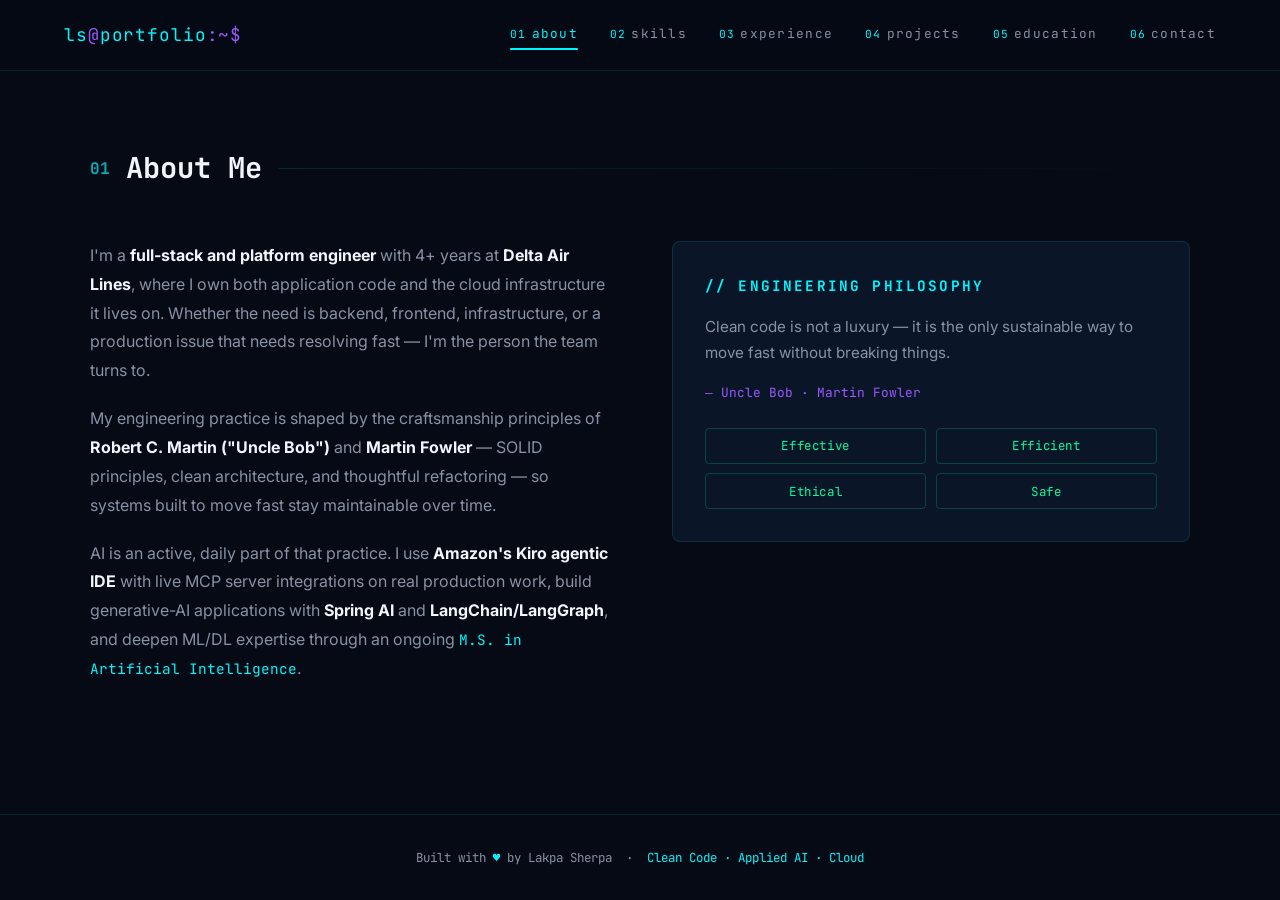
==== about.html @ 10ca341e "seperated the file into multiple pages" ====
<!DOCTYPE html>
<html lang="en">
<head>
<meta charset="UTF-8"/>
<meta name="viewport" content="width=device-width, initial-scale=1.0"/>
<title>About — Lakpa Sherpa</title>
<meta name="description" content="About Lakpa Sherpa — full-stack & platform engineer at Delta Air Lines. Clean code, cloud, and applied AI."/>
<link rel="canonical" href="https://lsherpa-beta.github.io/about.html"/>
<meta property="og:title" content="About — Lakpa Sherpa"/>
<meta property="og:type" content="website"/>
<meta property="og:url" content="https://lsherpa-beta.github.io/about.html"/>
<link rel="preconnect" href="https://fonts.googleapis.com"/>
<link href="https://fonts.googleapis.com/css2?family=JetBrains+Mono:wght@300;400;600;700&family=Inter:wght@300;400;500;600&display=swap" rel="stylesheet"/>
<link rel="stylesheet" href="assets/css/style.css"/>
</head>
<body data-page="about">

<a class="skip-link" href="#main">Skip to content</a>

<nav>
  <a class="nav-logo" href="index.html">ls<span>@</span>portfolio<span>:~$</span></a>
  <button class="nav-toggle" aria-label="Toggle navigation" aria-expanded="false">
    <span></span><span></span><span></span>
  </button>
  <ul class="nav-links">
    <li><a href="about.html" data-num="01" data-page="about">about</a></li>
    <li><a href="skills.html" data-num="02" data-page="skills">skills</a></li>
    <li><a href="experience.html" data-num="03" data-page="experience">experience</a></li>
    <li><a href="projects.html" data-num="04" data-page="projects">projects</a></li>
    <li><a href="education.html" data-num="05" data-page="education">education</a></li>
    <li><a href="contact.html" data-num="06" data-page="contact">contact</a></li>
  </ul>
</nav>

<main id="main">
  <section class="page-section">
    <div class="container">
      <h1 class="section-heading" data-num="01">About Me</h1>
      <div class="about-grid">
        <div class="about-text reveal">
          <p>
            I'm a <strong>full-stack and platform engineer</strong> with 4+ years at
            <strong>Delta Air Lines</strong>, where I own both application code and the cloud infrastructure
            it lives on. Whether the need is backend, frontend, infrastructure, or a production issue
            that needs resolving fast — I'm the person the team turns to.
          </p>
          <p>
            My engineering practice is shaped by the craftsmanship principles of
            <strong>Robert C. Martin ("Uncle Bob")</strong> and <strong>Martin Fowler</strong> —
            SOLID principles, clean architecture, and thoughtful refactoring — so systems built to
            move fast stay maintainable over time.
          </p>
          <p>
            AI is an active, daily part of that practice. I use <strong>Amazon's Kiro agentic IDE</strong>
            with live MCP server integrations on real production work, build generative-AI applications
            with <strong>Spring AI</strong> and <strong>LangChain/LangGraph</strong>, and deepen ML/DL
            expertise through an ongoing <span class="highlight">M.S. in Artificial Intelligence</span>.
          </p>
        </div>
        <div class="reveal">
          <div class="philosophy-card">
            <h3>// Engineering Philosophy</h3>
            <p>Clean code is not a luxury — it is the only sustainable way to move fast without breaking things.</p>
            <div class="authors">― Uncle Bob · Martin Fowler</div>
            <div class="ai-principles">
              <div class="principle">Effective</div>
              <div class="principle">Efficient</div>
              <div class="principle">Ethical</div>
              <div class="principle">Safe</div>
            </div>
          </div>
        </div>
      </div>
    </div>
  </section>
</main>

<footer>
  <p>Built with <span>♥</span> by Lakpa Sherpa &nbsp;·&nbsp; <span>Clean Code · Applied AI · Cloud</span></p>
</footer>

<script src="assets/js/nav.js"></script>
<script src="assets/js/reveal.js"></script>
</body>
</html>
---- assets/css/style.css ----
/* ── RESET & BASE ── */
*,*::before,*::after{box-sizing:border-box;margin:0;padding:0}
:root{
  --black:#050A14;
  --navy:#0D1B2A;
  --navy2:#0F2137;
  --cyan:#00F5FF;
  --violet:#9B59FF;
  --green:#00FF9C;
  --text:#8892A4;
  --white:#F0F6FC;
  --card:#0A1628;
  --border:rgba(0,245,255,0.12);
  --glow-cyan:0 0 20px rgba(0,245,255,0.4);
  --glow-violet:0 0 20px rgba(155,89,255,0.4);
}
html{scroll-behavior:smooth}
body{
  background:var(--black);
  color:var(--text);
  font-family:'Inter',sans-serif;
  font-size:16px;
  line-height:1.7;
  overflow-x:hidden;
}

/* ── SKIP LINK ── */
.skip-link{
  position:absolute;left:-999px;top:auto;width:1px;height:1px;overflow:hidden;
}
.skip-link:focus{
  left:1rem;top:1rem;width:auto;height:auto;
  padding:.5rem 1rem;background:var(--cyan);color:var(--black);
  border-radius:4px;z-index:9999;
}

/* ── SCROLLBAR ── */
::-webkit-scrollbar{width:4px}
::-webkit-scrollbar-track{background:var(--black)}
::-webkit-scrollbar-thumb{background:var(--cyan);border-radius:2px}

/* ── CANVAS BG ── */
#particles{position:fixed;top:0;left:0;width:100%;height:100%;z-index:0;pointer-events:none}

/* ── NAV ── */
nav{
  position:fixed;top:0;left:0;right:0;z-index:100;
  display:flex;justify-content:space-between;align-items:center;
  padding:1.2rem 4rem;
  background:rgba(5,10,20,0.85);
  backdrop-filter:blur(12px);
  border-bottom:1px solid var(--border);
  transition:all .3s;
}
.nav-logo{
  font-family:'JetBrains Mono',monospace;
  font-size:1.1rem;color:var(--cyan);
  text-decoration:none;letter-spacing:.05em;
}
.nav-logo span{color:var(--violet)}
.nav-links{display:flex;gap:2rem;list-style:none}
.nav-links a{
  font-family:'JetBrains Mono',monospace;
  font-size:.8rem;color:var(--text);
  text-decoration:none;letter-spacing:.1em;
  transition:color .2s;position:relative;
}
.nav-links a::before{
  content:attr(data-num);color:var(--cyan);
  margin-right:.3rem;font-size:.7rem;
}
.nav-links a:hover,
.nav-links a.active{color:var(--cyan)}
.nav-links a.active::after{
  content:'';display:block;
  height:2px;background:var(--cyan);
  border-radius:1px;margin-top:2px;
}

/* ── HAMBURGER ── */
.nav-toggle{
  display:none;flex-direction:column;justify-content:center;
  gap:5px;background:none;border:none;cursor:pointer;
  padding:.4rem;z-index:200;
}
.nav-toggle span{
  display:block;width:22px;height:2px;
  background:var(--cyan);border-radius:2px;
  transition:all .3s;transform-origin:center;
}
.nav-toggle.open span:nth-child(1){transform:translateY(7px) rotate(45deg)}
.nav-toggle.open span:nth-child(2){opacity:0;transform:scaleX(0)}
.nav-toggle.open span:nth-child(3){transform:translateY(-7px) rotate(-45deg)}

/* ── SECTIONS ── */
section{position:relative;z-index:1;padding:7rem 4rem}
.page-section{padding-top:9rem}
.container{max-width:1100px;margin:0 auto}

/* ── HERO ── */
#hero{
  min-height:100vh;
  display:flex;align-items:center;
  padding-top:5rem;
}
.hero-inner{max-width:800px}
.hero-tag{
  font-family:'JetBrains Mono',monospace;
  font-size:.85rem;color:var(--cyan);
  letter-spacing:.2em;margin-bottom:1.5rem;
  opacity:0;animation:fadeUp .6s .2s forwards;
}
.hero-name{
  font-family:'JetBrains Mono',monospace;
  font-size:clamp(2.5rem,6vw,5rem);
  font-weight:700;color:var(--white);
  line-height:1.1;margin-bottom:1rem;
  opacity:0;animation:fadeUp .6s .4s forwards;
}
.hero-name .accent{color:var(--cyan)}
.hero-role{
  font-family:'JetBrains Mono',monospace;
  font-size:clamp(1rem,2.5vw,1.4rem);
  color:var(--violet);margin-bottom:2rem;
  min-height:2rem;
  opacity:0;animation:fadeUp .6s .6s forwards;
}
.cursor{
  display:inline-block;width:3px;height:1.2em;
  background:var(--cyan);vertical-align:middle;
  animation:blink 1s step-end infinite;
}
.hero-desc{
  font-size:1.05rem;color:var(--text);
  max-width:600px;margin-bottom:2.5rem;
  opacity:0;animation:fadeUp .6s .8s forwards;
  line-height:1.8;
}
.hero-desc strong{color:var(--white)}
.hero-cta{
  display:flex;gap:1rem;flex-wrap:wrap;
  opacity:0;animation:fadeUp .6s 1s forwards;
}

/* ── BUTTONS ── */
.btn{
  font-family:'JetBrains Mono',monospace;
  font-size:.85rem;letter-spacing:.08em;
  padding:.8rem 1.8rem;border-radius:4px;
  text-decoration:none;transition:all .25s;cursor:pointer;border:none;
}
.btn-primary{background:var(--cyan);color:var(--black);font-weight:700}
.btn-primary:hover{box-shadow:var(--glow-cyan);transform:translateY(-2px)}
.btn-outline{background:transparent;color:var(--cyan);border:1px solid var(--cyan)}
.btn-outline:hover{background:rgba(0,245,255,0.08);box-shadow:var(--glow-cyan);transform:translateY(-2px)}

/* ── SECTION HEADING ── */
.section-heading{
  font-family:'JetBrains Mono',monospace;
  font-size:1.8rem;font-weight:700;color:var(--white);
  margin-bottom:3rem;
  display:flex;align-items:center;gap:1rem;
}
.section-heading::before{
  content:attr(data-num);color:var(--cyan);
  font-size:1rem;opacity:.7;
}
.section-heading::after{
  content:'';flex:1;height:1px;
  background:linear-gradient(to right,var(--border),transparent);
}

/* ── ABOUT ── */
.about-grid{display:grid;grid-template-columns:1fr 1fr;gap:4rem;align-items:start}
.about-text p{margin-bottom:1.2rem;color:var(--text);line-height:1.8}
.about-text p strong{color:var(--white)}
.about-text .highlight{
  color:var(--cyan);font-family:'JetBrains Mono',monospace;font-size:.9rem;
}
.philosophy-card{
  background:var(--card);border:1px solid var(--border);
  border-radius:8px;padding:2rem;
}
.philosophy-card h3{
  font-family:'JetBrains Mono',monospace;color:var(--cyan);
  font-size:.9rem;letter-spacing:.15em;
  margin-bottom:1rem;text-transform:uppercase;
}
.philosophy-card p{font-size:.95rem;color:var(--text);margin-bottom:1rem}
.philosophy-card .authors{
  font-family:'JetBrains Mono',monospace;font-size:.8rem;color:var(--violet);
}
.ai-principles{
  margin-top:1.5rem;display:grid;grid-template-columns:1fr 1fr;gap:.6rem;
}
.principle{
  font-family:'JetBrains Mono',monospace;font-size:.78rem;color:var(--green);
  padding:.4rem .8rem;border:1px solid rgba(0,255,156,0.2);
  border-radius:4px;text-align:center;letter-spacing:.05em;
}

/* ── SKILLS ── */
.skills-grid{display:grid;grid-template-columns:repeat(auto-fit,minmax(300px,1fr));gap:1.5rem}
.skill-card{
  background:var(--card);border:1px solid var(--border);
  border-radius:8px;padding:1.5rem;transition:all .25s;
}
.skill-card:hover{
  border-color:var(--cyan);box-shadow:var(--glow-cyan);transform:translateY(-3px);
}
.skill-card-header{display:flex;align-items:center;gap:.8rem;margin-bottom:1rem}
.skill-icon{font-size:1.4rem}
.skill-label{
  font-family:'JetBrains Mono',monospace;font-size:.8rem;color:var(--cyan);
  letter-spacing:.1em;text-transform:uppercase;
}
.skill-tags{display:flex;flex-wrap:wrap;gap:.5rem}
.tag{
  font-family:'JetBrains Mono',monospace;font-size:.72rem;
  padding:.3rem .7rem;border-radius:3px;
  border:1px solid rgba(155,89,255,0.25);
  color:var(--text);background:rgba(155,89,255,0.06);transition:all .2s;
}
.skill-card:hover .tag{
  border-color:rgba(0,245,255,0.3);background:rgba(0,245,255,0.06);color:var(--white);
}

/* ── EXPERIENCE ── */
.exp-card{
  background:var(--card);border:1px solid var(--border);
  border-left:3px solid var(--cyan);border-radius:0 8px 8px 0;
  padding:2rem 2.5rem;margin-bottom:2rem;transition:all .25s;
}
.exp-card:hover{border-left-color:var(--violet);box-shadow:var(--glow-violet)}
.exp-header{
  display:flex;justify-content:space-between;
  align-items:flex-start;flex-wrap:wrap;gap:1rem;margin-bottom:.5rem;
}
.exp-title{
  font-family:'JetBrains Mono',monospace;font-size:1.15rem;
  font-weight:700;color:var(--white);
}
.exp-date{
  font-family:'JetBrains Mono',monospace;font-size:.8rem;color:var(--cyan);
  background:rgba(0,245,255,0.08);padding:.3rem .8rem;
  border-radius:20px;border:1px solid rgba(0,245,255,0.2);white-space:nowrap;
}
.exp-company{
  font-family:'JetBrains Mono',monospace;font-size:.9rem;
  color:var(--violet);margin-bottom:1.5rem;
}
.exp-bullets{list-style:none;display:flex;flex-direction:column;gap:.8rem}
.exp-bullets li{
  font-size:.95rem;color:var(--text);
  padding-left:1.5rem;position:relative;line-height:1.7;
}
.exp-bullets li::before{
  content:'▸';position:absolute;left:0;color:var(--cyan);font-size:.85rem;top:.05rem;
}
.exp-bullets li strong{color:var(--white)}

/* ── PROJECTS ── */
.projects-grid{display:grid;grid-template-columns:repeat(auto-fit,minmax(320px,1fr));gap:1.5rem}
.project-card{
  background:var(--card);border:1px solid var(--border);
  border-radius:8px;padding:1.8rem;
  display:flex;flex-direction:column;transition:all .3s;
  position:relative;overflow:hidden;
}
.project-card::before{
  content:'';position:absolute;top:0;left:0;right:0;height:2px;
  background:linear-gradient(to right,var(--cyan),var(--violet));
  transform:scaleX(0);transform-origin:left;transition:transform .35s;
}
.project-card:hover{
  border-color:rgba(0,245,255,0.3);transform:translateY(-4px);
  box-shadow:0 12px 40px rgba(0,0,0,.5);
}
.project-card:hover::before{transform:scaleX(1)}
.project-top{display:flex;justify-content:space-between;align-items:flex-start;margin-bottom:1rem}
.project-icon{font-size:1.8rem}
.project-links{display:flex;gap:.7rem}
.project-links a{font-size:1rem;color:var(--text);text-decoration:none;transition:color .2s}
.project-links a:hover{color:var(--cyan)}
.project-name{
  font-family:'JetBrains Mono',monospace;font-size:1.05rem;
  font-weight:700;color:var(--white);margin-bottom:.6rem;
}
.project-desc{font-size:.9rem;color:var(--text);line-height:1.7;flex:1;margin-bottom:1.2rem}
.project-stack{display:flex;flex-wrap:wrap;gap:.4rem}
.stack-tag{
  font-family:'JetBrains Mono',monospace;font-size:.7rem;color:var(--cyan);
  padding:.25rem .6rem;border:1px solid rgba(0,245,255,0.2);
  border-radius:3px;background:rgba(0,245,255,0.04);
}

/* ── EDUCATION ── */
.edu-grid{display:grid;grid-template-columns:repeat(auto-fit,minmax(280px,1fr));gap:1.2rem}
.edu-card{
  background:var(--card);border:1px solid var(--border);
  border-radius:8px;padding:1.5rem;transition:all .25s;
}
.edu-card:hover{border-color:var(--violet);box-shadow:var(--glow-violet)}
.edu-degree{
  font-family:'JetBrains Mono',monospace;font-size:.95rem;
  font-weight:700;color:var(--white);margin-bottom:.3rem;
}
.edu-field{
  font-family:'JetBrains Mono',monospace;font-size:.8rem;
  color:var(--violet);margin-bottom:.5rem;
}
.edu-school{font-size:.9rem;color:var(--text);margin-bottom:.3rem}
.edu-date{font-family:'JetBrains Mono',monospace;font-size:.75rem;color:var(--cyan)}

/* ── CERTIFICATIONS ── */
.certs-grid{display:grid;grid-template-columns:repeat(auto-fit,minmax(240px,1fr));gap:1rem}
.cert-card{
  background:var(--card);border:1px solid var(--border);
  border-radius:8px;padding:1.2rem 1.5rem;
  display:flex;align-items:center;gap:1rem;transition:all .25s;
}
.cert-card:hover{border-color:var(--green);box-shadow:0 0 16px rgba(0,255,156,0.2)}
.cert-icon{font-size:1.4rem;flex-shrink:0}
.cert-name{
  font-family:'JetBrains Mono',monospace;font-size:.8rem;
  color:var(--white);line-height:1.5;
}

/* ── CONTACT ── */
#contact{text-align:center}
.contact-intro{max-width:500px;margin:0 auto 2.5rem;font-size:1.05rem;line-height:1.8}
.contact-links{display:flex;justify-content:center;gap:1.5rem;flex-wrap:wrap}
.contact-link{
  display:flex;align-items:center;gap:.6rem;
  font-family:'JetBrains Mono',monospace;font-size:.85rem;
  color:var(--text);text-decoration:none;
  padding:.8rem 1.5rem;border:1px solid var(--border);
  border-radius:6px;transition:all .25s;
}
.contact-link:hover{color:var(--cyan);border-color:var(--cyan);box-shadow:var(--glow-cyan)}

/* ── FOOTER ── */
footer{
  text-align:center;padding:2rem;
  border-top:1px solid var(--border);
  font-family:'JetBrains Mono',monospace;font-size:.78rem;
  color:var(--text);position:relative;z-index:1;
}
footer span{color:var(--cyan)}

/* ── REVEAL ── */
.reveal{opacity:0;transform:translateY(30px);transition:opacity .6s,transform .6s}
.reveal.visible{opacity:1;transform:none}

/* ── ANIMATIONS ── */
@keyframes fadeUp{from{opacity:0;transform:translateY(20px)}to{opacity:1;transform:none}}
@keyframes blink{0%,100%{opacity:1}50%{opacity:0}}

/* ── REDUCED MOTION ── */
@media (prefers-reduced-motion: reduce){
  *,*::before,*::after{animation:none !important;transition:none !important}
  html{scroll-behavior:auto}
}

/* ── RESPONSIVE ── */
@media(max-width:768px){
  nav{padding:1rem 1.5rem}
  .nav-toggle{display:flex}
  .nav-links{
    display:none;
    position:fixed;top:0;left:0;right:0;bottom:0;
    background:rgba(5,10,20,0.97);
    flex-direction:column;align-items:center;justify-content:center;
    gap:2.5rem;font-size:1.1rem;z-index:150;
  }
  .nav-links.open{display:flex}
  .nav-links a{font-size:1rem}
  section{padding:5rem 1.5rem}
  .page-section{padding-top:7rem}
  .about-grid{grid-template-columns:1fr}
  .exp-header{flex-direction:column}
}
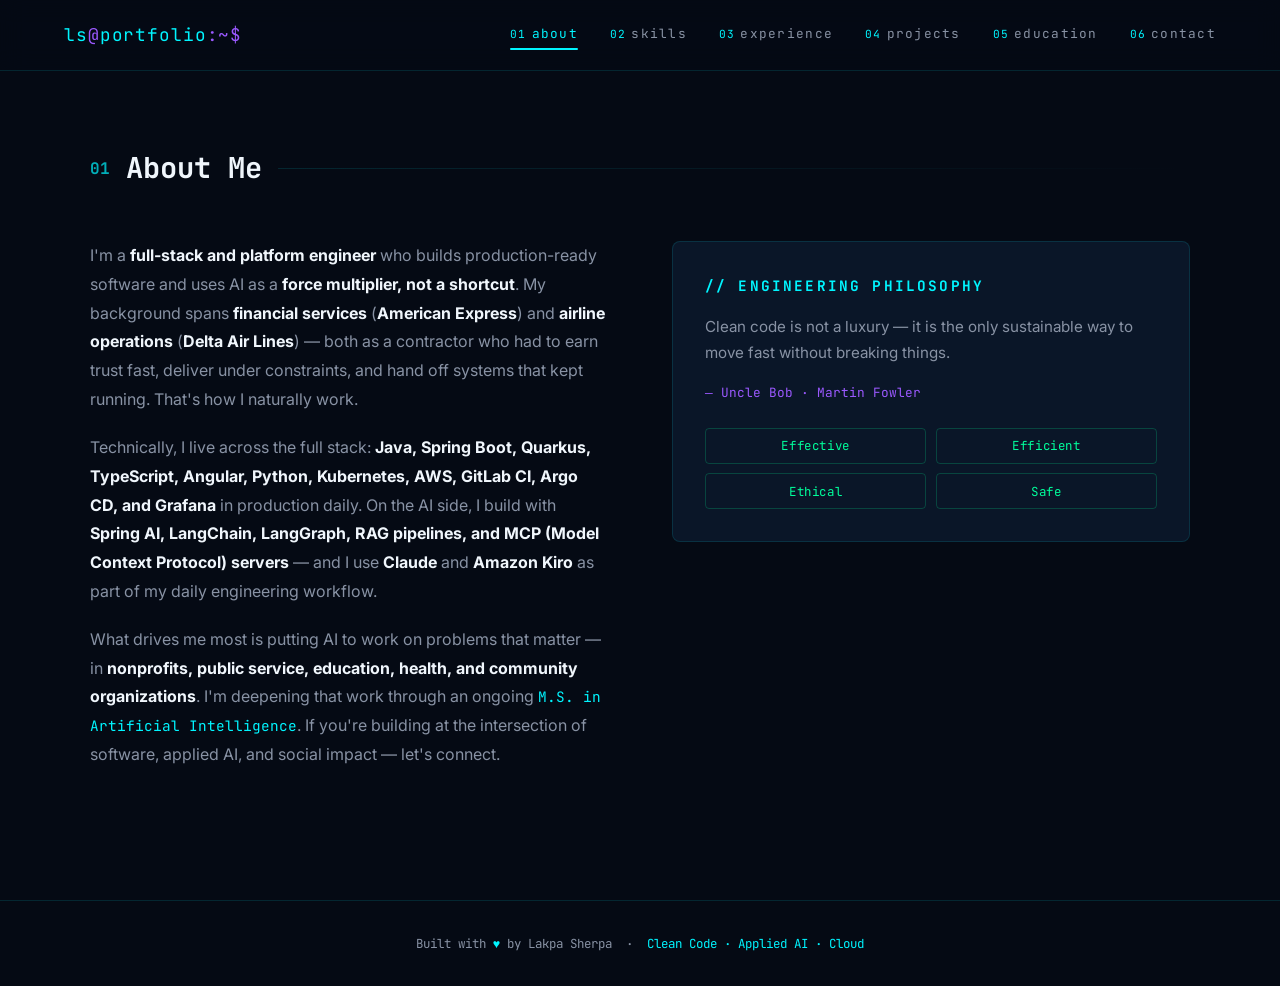
==== commit b73b4336: "updated the about me" ====
--- a/about.html
+++ b/about.html
@@ -39,22 +39,26 @@
       <div class="about-grid">
         <div class="about-text reveal">
           <p>
-            I'm a <strong>full-stack and platform engineer</strong> with 4+ years at
-            <strong>Delta Air Lines</strong>, where I own both application code and the cloud infrastructure
-            it lives on. Whether the need is backend, frontend, infrastructure, or a production issue
-            that needs resolving fast — I'm the person the team turns to.
+            I'm a <strong>full-stack and platform engineer</strong> who builds production-ready software
+            and uses AI as a <strong>force multiplier, not a shortcut</strong>. My background spans
+            <strong>financial services</strong> (<strong>American Express</strong>) and
+            <strong>airline operations</strong> (<strong>Delta Air Lines</strong>) — both as a contractor
+            who had to earn trust fast, deliver under constraints, and hand off systems that kept running.
+            That's how I naturally work.
           </p>
           <p>
-            My engineering practice is shaped by the craftsmanship principles of
-            <strong>Robert C. Martin ("Uncle Bob")</strong> and <strong>Martin Fowler</strong> —
-            SOLID principles, clean architecture, and thoughtful refactoring — so systems built to
-            move fast stay maintainable over time.
+            Technically, I live across the full stack: <strong>Java, Spring Boot, Quarkus, TypeScript,
+            Angular, Python, Kubernetes, AWS, GitLab CI, Argo CD, and Grafana</strong> in production daily.
+            On the AI side, I build with <strong>Spring AI, LangChain, LangGraph, RAG pipelines, and MCP
+            (Model Context Protocol) servers</strong> — and I use <strong>Claude</strong> and
+            <strong>Amazon Kiro</strong> as part of my daily engineering workflow.
           </p>
           <p>
-            AI is an active, daily part of that practice. I use <strong>Amazon's Kiro agentic IDE</strong>
-            with live MCP server integrations on real production work, build generative-AI applications
-            with <strong>Spring AI</strong> and <strong>LangChain/LangGraph</strong>, and deepen ML/DL
-            expertise through an ongoing <span class="highlight">M.S. in Artificial Intelligence</span>.
+            What drives me most is putting AI to work on problems that matter — in
+            <strong>nonprofits, public service, education, health, and community organizations</strong>.
+            I'm deepening that work through an ongoing
+            <span class="highlight">M.S. in Artificial Intelligence</span>. If you're building at the
+            intersection of software, applied AI, and social impact — let's connect.
           </p>
         </div>
         <div class="reveal">
